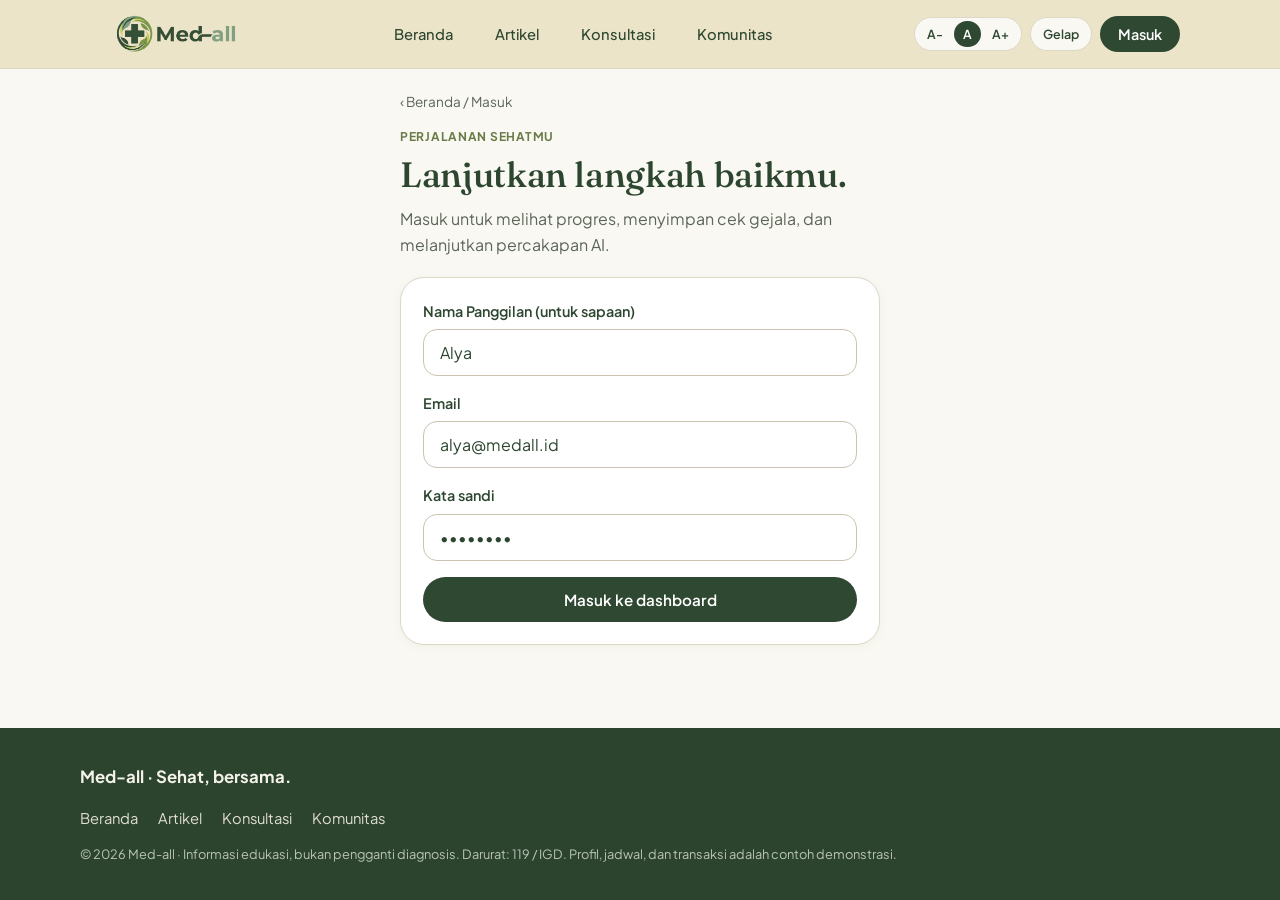
==== akun.html @ 41314561 "Add files via upload" ====
<!DOCTYPE html>
<html lang="id" data-theme="light">
<head>
  <meta charset="UTF-8" />
  <meta name="viewport" content="width=device-width, initial-scale=1.0" />
  <title>Akun — Med-all</title>
  <link rel="preconnect" href="https://fonts.googleapis.com">
  <link rel="preconnect" href="https://fonts.gstatic.com" crossorigin>
  <link href="https://fonts.googleapis.com/css2?family=Fraunces:opsz,wght@9..144,400;9..144,500;9..144,600&family=Plus+Jakarta+Sans:wght@400;500;600;700&display=swap" rel="stylesheet">
  <link rel="stylesheet" href="css/style.css" />
</head>
<body>

  <main>
    <section id="view-login" class="page-view active">
      <div class="container" style="max-width: 520px;">
        <div class="breadcrumb" onclick="navigateTo('beranda')">‹ Beranda / Masuk</div>
        <span class="eyebrow">PERJALANAN SEHATMU</span>
        <h1 class="section-title">Lanjutkan langkah baikmu.</h1>
        <p style="color:var(--text-secondary); margin-bottom:20px;">
          Masuk untuk melihat progres, menyimpan cek gejala, dan melanjutkan percakapan AI.
        </p>

        <div class="card">
          <div class="form-group">
            <label class="form-label">Nama Panggilan (untuk sapaan)</label>
            <input type="text" id="loginNameInput" class="form-control" value="Alya" placeholder="Masukkan namamu">
          </div>
          <div class="form-group">
            <label class="form-label">Email</label>
            <input type="email" id="loginEmailInput" class="form-control" value="alya@medall.id" placeholder="nama@email.com">
          </div>
          <div class="form-group">
            <label class="form-label">Kata sandi</label>
            <input type="password" class="form-control" value="••••••••">
          </div>
          <button class="btn-primary" style="width:100%;" onclick="performLogin()">Masuk ke dashboard</button>
        </div>
      </div>
    </section>

    <section id="view-dashboard" class="page-view">
      <div class="container" style="max-width: 820px;">
        <div class="breadcrumb" onclick="navigateTo('beranda')">‹ Beranda / Dashboard</div>
        <span class="eyebrow" id="dashUserLabel">AKUN CONTOH · ALYA</span>
        <h1 class="section-title">Sehat itu perjalanan.</h1>
        <p style="color:var(--text-secondary); margin-bottom:18px;">Progresmu tersimpan. Yuk, lanjutkan hari ini.</p>

        <div class="card-beige" style="margin-bottom:22px;">
          <div style="display:flex; justify-content:space-between; align-items:center;">
            <h2 style="font-size:1.45rem;">5 dari 7 hari aktif</h2>
            <span style="font-size:0.85rem; font-weight:600;">Minggu ini</span>
          </div>
          <div class="days-row">
            <div class="day-pill done">Sen<br>✓</div>
            <div class="day-pill done">Sel<br>✓</div>
            <div class="day-pill done">Rab<br>✓</div>
            <div class="day-pill done">Kam<br>✓</div>
            <div class="day-pill done">Jum<br>✓</div>
            <div class="day-pill">Sab<br>—</div>
            <div class="day-pill">Min<br>—</div>
          </div>
          <p class="article-meta">Sedikit demi sedikit, kamu membangun kebiasaan.</p>
        </div>

        <h3 style="font-size:1.3rem;">Target hari ini</h3>
        <div class="metrics-grid">
          <div class="metric-card">
            <div class="metric-val">6 / 8</div>
            <strong>Air minum</strong>
            <div class="article-meta">gelas</div>
          </div>
          <div class="metric-card">
            <div class="metric-val">20 / 30</div>
            <strong>Jalan kaki</strong>
            <div class="article-meta">menit</div>
          </div>
          <div class="metric-card">
            <div class="metric-val">7 / 8</div>
            <strong>Tidur</strong>
            <div class="article-meta">jam</div>
          </div>
        </div>

        <div class="quick-feature-grid" style="margin-bottom:24px;">
          <div class="quick-box" onclick="navigateTo('cek-gejala')">
            <div class="quick-box-title">Cek gejala <span>→</span></div>
            <div class="quick-box-sub">Kenali keluhanmu</div>
          </div>
          <div class="quick-box" onclick="navigateTo('med-ask')">
            <div class="quick-box-title">Med Ask AI <span>→</span></div>
            <div class="quick-box-sub">Tanya soal sehat</div>
          </div>
        </div>

        <div style="display:flex; justify-content:space-between; align-items:center; margin-bottom:12px;">
          <h3 style="font-size:1.3rem;">Riwayat tersimpan</h3>
          <button class="btn-outline" onclick="openAccountModal()" style="padding:7px 14px; font-size:0.82rem;">Kelola akun & privasi</button>
        </div>

        <div id="dashboardHistoryList" style="display:flex; flex-direction:column; gap:10px;">
          <div class="card">
            <strong>Cek gejala · Sakit kepala</strong>
            <div class="article-meta">Ringan · Ringkasan tersimpan</div>
          </div>
          <div class="card">
            <strong>Med Ask AI · Tidur lebih teratur</strong>
            <div class="article-meta">Contoh · Lanjutkan percakapan</div>
          </div>
        </div>
      </div>
    </section>
  </main>

  <script src="js/core.js"></script>
  <script src="js/akun.js"></script>
</body>
</html>
---- css/style.css ----
:root {
  --font-scale: 1;
  --bg-body: #FAF8F2;
  --bg-header: #EBE4C8;
  --bg-card: #FFFFFF;
  --bg-beige: #ECE6CC;
  --bg-sage: #EDF1E5;
  --bg-warn: #F6E5D8;
  --bg-input: #FFFFFF;
  --text-primary: #2D4630;
  --text-secondary: #5B665A;
  --text-muted: #768074;
  --text-warn: #8B4425;
  --brand-green: #2E4831;
  --brand-green-hover: #223724;
  --brand-olive: #687B47;
  --border-soft: #DCD8C8;
  --border-strong: #C9C3AF;
  --shadow-sm: 0 2px 10px rgba(45, 70, 48, 0.05);
  --shadow-md: 0 10px 28px rgba(45, 70, 48, 0.08);
  --radius-lg: 24px;
  --radius-md: 18px;
  --radius-pill: 999px;
}

[data-theme="dark"] {
  --bg-body: #141A15;
  --bg-header: #1C251D;
  --bg-card: #1E271F;
  --bg-beige: #263125;
  --bg-sage: #222D23;
  --bg-warn: #38251C;
  --bg-input: #182019;
  --text-primary: #E9EFE6;
  --text-secondary: #B8C2B5;
  --text-muted: #8E9A8C;
  --text-warn: #F3B394;
  --brand-green: #4C7B52;
  --brand-green-hover: #5C9163;
  --brand-olive: #9CB673;
  --border-soft: #313E32;
  --border-strong: #435444;
  --shadow-sm: 0 2px 12px rgba(0, 0, 0, 0.25);
  --shadow-md: 0 12px 30px rgba(0, 0, 0, 0.35);
}

* {
  box-sizing: border-box;
  margin: 0;
  padding: 0;
}

html {
  font-size: calc(16px * var(--font-scale));
  scroll-behavior: smooth;
}

body {
  font-family: 'Plus Jakarta Sans', -apple-system, BlinkMacSystemFont, sans-serif;
  background-color: var(--bg-body);
  color: var(--text-primary);
  line-height: 1.6;
  transition: background-color 0.25s ease, color 0.25s ease;
  min-height: 100vh;
  display: flex;
  flex-direction: column;
}

h1, h2, h3, .serif {
  font-family: 'Fraunces', Georgia, serif;
  font-weight: 500;
  line-height: 1.2;
  letter-spacing: -0.01em;
}

button, input, select, textarea {
  font-family: inherit;
  font-size: inherit;
  color: inherit;
}

a {
  color: inherit;
  text-decoration: none;
}

.container {
  width: 100%;
  max-width: 1120px;
  margin: 0 auto;
  padding: 0 20px;
}

.site-header {
  background-color: var(--bg-header);
  border-bottom: 1px solid var(--border-soft);
  position: sticky;
  top: 0;
  z-index: 100;
  transition: background-color 0.25s ease;
}

.header-inner {
  display: flex;
  flex-wrap: wrap;
  align-items: center;
  justify-content: space-between;
  gap: 12px;
  padding: 14px 20px;
  max-width: 1120px;
  margin: 0 auto;
}

.brand-link {
  display: flex;
  align-items: center;
  gap: 10px;
  cursor: pointer;
}

.brand-logo-img {
  height: 40px;
  width: auto;
  object-fit: contain;
}

.brand-fallback {
  display: flex;
  align-items: center;
  gap: 8px;
  font-weight: 700;
  font-size: 1.35rem;
  color: var(--text-primary);
}

.nav-links {
  display: flex;
  align-items: center;
  gap: 6px;
  order: 3;
  width: 100%;
  justify-content: space-between;
  padding-top: 6px;
  border-top: 1px solid rgba(45, 70, 48, 0.08);
}

@media (min-width: 860px) {
  .nav-links {
    order: 2;
    width: auto;
    border-top: none;
    padding-top: 0;
    gap: 10px;
  }
}

.nav-item {
  padding: 8px 16px;
  border-radius: var(--radius-pill);
  font-size: 0.92rem;
  font-weight: 500;
  color: var(--text-primary);
  background: transparent;
  border: none;
  cursor: pointer;
  transition: all 0.2s ease;
}

.nav-item:hover {
  background-color: rgba(46, 72, 49, 0.08);
}

.nav-item.active {
  background-color: var(--brand-green);
  color: #FFFFFF;
  font-weight: 600;
}

.header-controls {
  display: flex;
  align-items: center;
  gap: 8px;
  order: 2;
}

@media (min-width: 860px) {
  .header-controls {
    order: 3;
  }
}

.utility-group {
  display: flex;
  align-items: center;
  background-color: var(--bg-body);
  border: 1px solid var(--border-soft);
  border-radius: var(--radius-pill);
  padding: 3px;
  gap: 2px;
}

.util-btn {
  border: none;
  background: transparent;
  color: var(--text-primary);
  padding: 5px 9px;
  border-radius: var(--radius-pill);
  font-size: 0.78rem;
  font-weight: 600;
  cursor: pointer;
  transition: 0.2s;
}

.util-btn:hover, .util-btn.active {
  background-color: var(--brand-green);
  color: #FFFFFF;
}

.btn-account {
  background-color: var(--brand-green);
  color: #FFFFFF;
  border: none;
  padding: 9px 18px;
  border-radius: var(--radius-pill);
  font-size: 0.9rem;
  font-weight: 600;
  cursor: pointer;
  display: inline-flex;
  align-items: center;
  gap: 6px;
  transition: background-color 0.2s;
}

.btn-account:hover {
  background-color: var(--brand-green-hover);
}

main {
  flex: 1;
}

.page-view {
  display: none;
  animation: fadeIn 0.25s ease;
}

.page-view.active {
  display: block;
}

@keyframes fadeIn {
  from { opacity: 0; transform: translateY(6px); }
  to { opacity: 1; transform: translateY(0); }
}

.eyebrow {
  font-size: 0.75rem;
  font-weight: 700;
  letter-spacing: 0.06em;
  text-transform: uppercase;
  color: var(--brand-olive);
  margin-bottom: 8px;
  display: block;
}

.breadcrumb {
  display: flex;
  align-items: center;
  gap: 8px;
  font-size: 0.85rem;
  color: var(--text-secondary);
  margin: 22px 0 14px;
  cursor: pointer;
}

.btn-primary {
  background-color: var(--brand-green);
  color: #FFFFFF;
  border: none;
  padding: 13px 22px;
  border-radius: var(--radius-pill);
  font-weight: 600;
  font-size: 0.95rem;
  cursor: pointer;
  display: inline-flex;
  align-items: center;
  justify-content: center;
  gap: 8px;
  transition: all 0.2s;
}

.btn-primary:hover {
  background-color: var(--brand-green-hover);
  transform: translateY(-1px);
}

.btn-outline {
  background-color: transparent;
  color: var(--text-primary);
  border: 1px solid var(--border-strong);
  padding: 12px 20px;
  border-radius: var(--radius-pill);
  font-weight: 600;
  font-size: 0.92rem;
  cursor: pointer;
  display: inline-flex;
  align-items: center;
  justify-content: center;
  gap: 8px;
  transition: all 0.2s;
}

.btn-outline:hover {
  background-color: var(--bg-sage);
}

.card {
  background-color: var(--bg-card);
  border: 1px solid var(--border-soft);
  border-radius: var(--radius-lg);
  padding: 22px;
  box-shadow: var(--shadow-sm);
}

.card-beige {
  background-color: var(--bg-beige);
  border: 1px solid var(--border-soft);
  border-radius: var(--radius-lg);
  padding: 22px;
}

.card-sage {
  background-color: var(--bg-sage);
  border: 1px solid var(--border-soft);
  border-radius: var(--radius-lg);
  padding: 22px;
}

.card-warn {
  background-color: var(--bg-warn);
  border-radius: var(--radius-md);
  padding: 16px 18px;
  color: var(--text-warn);
}

.card-warn strong {
  display: block;
  margin-bottom: 4px;
  font-size: 0.92rem;
}

.card-warn p {
  font-size: 0.86rem;
  line-height: 1.5;
}

.hero-wrapper {
  background-color: var(--bg-header);
  padding: 32px 0 44px;
  border-bottom: 1px solid var(--border-soft);
}

.greeting-banner {
  display: inline-flex;
  align-items: center;
  gap: 8px;
  background-color: var(--bg-body);
  border: 1px solid var(--border-soft);
  padding: 6px 14px;
  border-radius: var(--radius-pill);
  font-size: 0.85rem;
  font-weight: 600;
  color: var(--text-primary);
  margin-bottom: 16px;
}

.hero-grid {
  display: grid;
  grid-template-columns: 1fr;
  gap: 28px;
  align-items: center;
}

@media (min-width: 860px) {
  .hero-grid {
    grid-template-columns: 1.15fr 0.85fr;
    gap: 44px;
  }
}

.hero-title {
  font-size: clamp(2.1rem, 4.2vw, 3.2rem);
  margin-bottom: 14px;
  color: var(--text-primary);
}

.hero-desc {
  font-size: 1.02rem;
  color: var(--text-secondary);
  margin-bottom: 24px;
  max-width: 540px;
}

.hero-cta-row {
  display: grid;
  grid-template-columns: 1fr 1fr;
  gap: 12px;
  margin-bottom: 14px;
}

.quick-feature-grid {
  display: grid;
  grid-template-columns: 1fr 1fr;
  gap: 12px;
  margin-bottom: 16px;
}

.quick-box {
  background-color: var(--bg-body);
  border: 1px solid var(--border-soft);
  border-radius: var(--radius-md);
  padding: 16px;
  text-align: left;
  cursor: pointer;
  transition: all 0.2s;
}

.quick-box:hover {
  transform: translateY(-2px);
  box-shadow: var(--shadow-sm);
  border-color: var(--brand-green);
}

.quick-box-title {
  font-weight: 700;
  font-size: 0.98rem;
  display: flex;
  align-items: center;
  justify-content: space-between;
  margin-bottom: 4px;
}

.quick-box-sub {
  font-size: 0.82rem;
  color: var(--text-secondary);
}

.hero-trust-note {
  font-size: 0.82rem;
  color: var(--text-secondary);
  display: flex;
  align-items: center;
  gap: 6px;
}

.hero-visual-col {
  display: flex;
  flex-direction: column;
  gap: 14px;
}

.hero-arch-img {
  width: 100%;
  height: 310px;
  object-fit: cover;
  border-radius: 180px 180px 24px 24px;
  border: 1px solid var(--border-soft);
}

@media (min-width: 860px) {
  .hero-arch-img {
    height: 360px;
  }
}

.hero-quote-card {
  background-color: var(--bg-body);
  border-radius: var(--radius-md);
  padding: 14px 16px;
  display: flex;
  align-items: center;
  gap: 12px;
  border: 1px solid var(--border-soft);
}

.hero-checklist {
  list-style: none;
  display: flex;
  flex-wrap: wrap;
  gap: 12px 20px;
  font-size: 0.85rem;
  color: var(--text-secondary);
  margin-top: 6px;
}

.section-block {
  padding: 44px 0;
}

.section-title {
  font-size: clamp(1.65rem, 3vw, 2.2rem);
  margin-bottom: 10px;
}

.articles-grid {
  display: grid;
  grid-template-columns: 1fr;
  gap: 22px;
  margin-top: 22px;
}

@media (min-width: 760px) {
  .articles-grid {
    grid-template-columns: repeat(3, 1fr);
  }
}

.article-card {
  cursor: pointer;
  transition: transform 0.2s;
}

.article-card:hover {
  transform: translateY(-3px);
}

.article-thumb {
  width: 100%;
  height: 190px;
  object-fit: cover;
  border-radius: var(--radius-md);
  margin-bottom: 12px;
  background-color: var(--bg-sage);
}

.article-card h3 {
  font-size: 1.25rem;
  margin-bottom: 6px;
}

.article-meta {
  font-size: 0.82rem;
  color: var(--text-muted);
}

.two-col-section {
  display: grid;
  grid-template-columns: 1fr;
  gap: 24px;
}

@media (min-width: 860px) {
  .two-col-section {
    grid-template-columns: 1fr 1fr;
  }
}

.doctor-mini-row {
  display: flex;
  align-items: center;
  gap: 14px;
  margin: 18px 0;
  padding: 12px;
  background-color: var(--bg-body);
  border-radius: var(--radius-md);
  border: 1px solid var(--border-soft);
}

.doctor-avatar {
  width: 68px;
  height: 68px;
  border-radius: 16px;
  object-fit: cover;
  flex-shrink: 0;
  background-color: var(--bg-sage);
}

.thread-preview {
  padding: 14px 0;
  border-bottom: 1px solid var(--border-soft);
  cursor: pointer;
}

.thread-preview:last-child {
  border-bottom: none;
}

.thread-preview h4 {
  font-family: 'Fraunces', serif;
  font-size: 1.15rem;
  font-weight: 500;
  margin: 4px 0;
}

.pillars-grid {
  display: grid;
  grid-template-columns: 1fr;
  gap: 18px;
  margin: 22px 0 32px;
}

@media (min-width: 760px) {
  .pillars-grid {
    grid-template-columns: repeat(3, 1fr);
  }
}

.filter-pills {
  display: flex;
  flex-wrap: wrap;
  gap: 8px;
  margin: 16px 0 24px;
}

.pill-btn {
  padding: 8px 16px;
  border-radius: var(--radius-pill);
  border: 1px solid var(--border-soft);
  background-color: var(--bg-card);
  color: var(--text-primary);
  font-size: 0.86rem;
  font-weight: 500;
  cursor: pointer;
  transition: 0.2s;
}

.pill-btn.active, .pill-btn:hover {
  background-color: var(--brand-green);
  color: #FFFFFF;
  border-color: var(--brand-green);
}

.form-group {
  margin-bottom: 16px;
}

.form-label {
  display: block;
  font-weight: 600;
  font-size: 0.9rem;
  margin-bottom: 6px;
}

.form-control {
  width: 100%;
  padding: 12px 16px;
  border-radius: 14px;
  border: 1px solid var(--border-strong);
  background-color: var(--bg-input);
  outline: none;
  transition: border-color 0.2s;
}

.form-control:focus {
  border-color: var(--brand-green);
}

.severity-grid {
  display: grid;
  grid-template-columns: repeat(3, 1fr);
  gap: 10px;
}

.sev-btn {
  padding: 11px;
  border-radius: var(--radius-pill);
  border: 1px solid var(--border-soft);
  background-color: var(--bg-sage);
  font-weight: 600;
  font-size: 0.9rem;
  cursor: pointer;
}

.sev-btn.active {
  background-color: var(--brand-green);
  color: #FFFFFF;
}

.days-row {
  display: grid;
  grid-template-columns: repeat(7, 1fr);
  gap: 8px;
  margin: 16px 0;
}

.day-pill {
  border-radius: 20px;
  padding: 12px 6px;
  text-align: center;
  font-size: 0.8rem;
  font-weight: 600;
  background-color: var(--bg-card);
  border: 1px solid var(--border-soft);
  color: var(--text-muted);
}

.day-pill.done {
  background-color: var(--brand-green);
  color: #FFFFFF;
  border-color: var(--brand-green);
}

.metrics-grid {
  display: grid;
  grid-template-columns: repeat(3, 1fr);
  gap: 12px;
  margin: 14px 0 22px;
}

.metric-card {
  background-color: var(--bg-sage);
  border-radius: var(--radius-md);
  padding: 16px;
  border: 1px solid var(--border-soft);
}

.metric-val {
  font-family: 'Fraunces', serif;
  font-size: 1.5rem;
  font-weight: 500;
  margin-bottom: 4px;
}

.chat-box {
  display: flex;
  flex-direction: column;
  gap: 14px;
  margin: 20px 0;
}

.chat-user {
  align-self: flex-end;
  background-color: var(--brand-green);
  color: #FFFFFF;
  padding: 16px 20px;
  border-radius: 20px 20px 4px 20px;
  max-width: 85%;
}

.chat-ai {
  align-self: flex-start;
  background-color: var(--bg-card);
  border: 1px solid var(--border-soft);
  padding: 18px 20px;
  border-radius: 20px 20px 20px 4px;
  max-width: 90%;
}

.modal-backdrop {
  position: fixed;
  inset: 0;
  background: rgba(20, 28, 21, 0.58);
  display: none;
  align-items: center;
  justify-content: center;
  padding: 20px;
  z-index: 200;
}

.modal-backdrop.open {
  display: flex;
}

.modal-sheet {
  background-color: var(--bg-body);
  border: 1px solid var(--border-soft);
  border-radius: 28px;
  padding: 28px;
  max-width: 440px;
  width: 100%;
  box-shadow: var(--shadow-md);
}

.site-footer {
  background-color: #2C442E;
  color: #F4F2EA;
  padding: 36px 20px;
  margin-top: 48px;
}

.footer-inner {
  max-width: 1120px;
  margin: 0 auto;
}

.footer-nav {
  display: flex;
  flex-wrap: wrap;
  gap: 20px;
  margin: 18px 0;
  font-size: 0.92rem;
}

.footer-nav button {
  background: none;
  border: none;
  color: #E2DFD2;
  cursor: pointer;
}

.footer-copy {
  font-size: 0.8rem;
  color: #B8C4B6;
  line-height: 1.5;
}
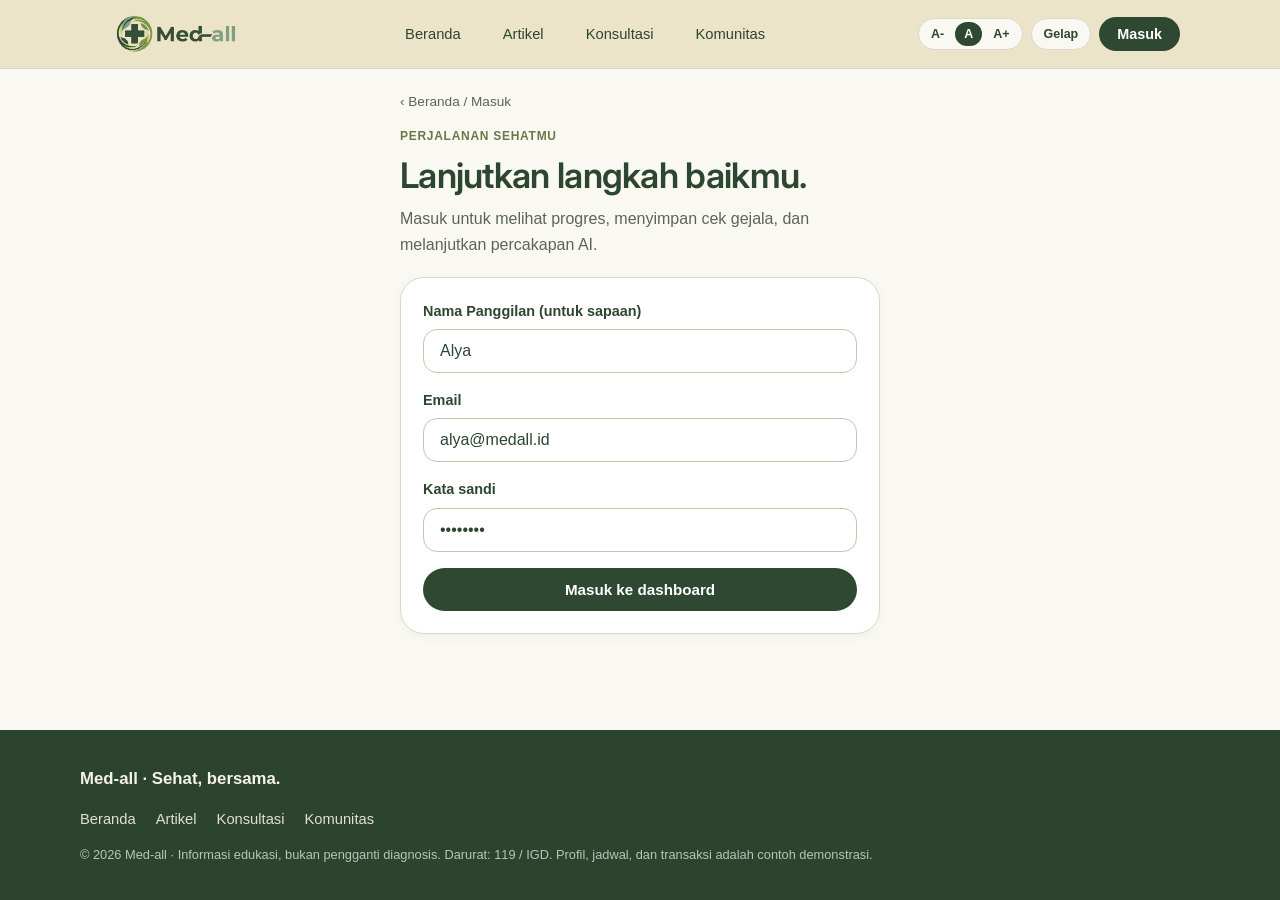
==== commit 9a4e880f: "Update akun.html" ====
--- a/akun.html
+++ b/akun.html
@@ -6,7 +6,7 @@
   <title>Akun — Med-all</title>
   <link rel="preconnect" href="https://fonts.googleapis.com">
   <link rel="preconnect" href="https://fonts.gstatic.com" crossorigin>
-  <link href="https://fonts.googleapis.com/css2?family=Fraunces:opsz,wght@9..144,400;9..144,500;9..144,600&family=Plus+Jakarta+Sans:wght@400;500;600;700&display=swap" rel="stylesheet">
+  <link href="https://fonts.googleapis.com/css2?family=Inter:wght@500;600;700&display=swap" rel="stylesheet">
   <link rel="stylesheet" href="css/style.css" />
 </head>
 <body>
--- a/css/style.css
+++ b/css/style.css
@@ -56,7 +56,7 @@
 }
 
 body {
-  font-family: 'Plus Jakarta Sans', -apple-system, BlinkMacSystemFont, sans-serif;
+  font-family: -apple-system, BlinkMacSystemFont, 'Segoe UI', Roboto, Helvetica, Arial, sans-serif;
   background-color: var(--bg-body);
   color: var(--text-primary);
   line-height: 1.6;
@@ -67,10 +67,10 @@
 }
 
 h1, h2, h3, .serif {
-  font-family: 'Fraunces', Georgia, serif;
-  font-weight: 500;
+  font-family: 'Inter', sans-serif;
+  font-weight: 600;
   line-height: 1.2;
-  letter-spacing: -0.01em;
+  letter-spacing: -0.02em;
 }
 
 button, input, select, textarea {
@@ -586,7 +586,7 @@
 }
 
 .thread-preview h4 {
-  font-family: 'Fraunces', serif;
+  font-family: 'Inter', sans-serif;
   font-size: 1.15rem;
   font-weight: 500;
   margin: 4px 0;
@@ -715,7 +715,7 @@
 }
 
 .metric-val {
-  font-family: 'Fraunces', serif;
+  font-family: 'Inter', sans-serif;
   font-size: 1.5rem;
   font-weight: 500;
   margin-bottom: 4px;
